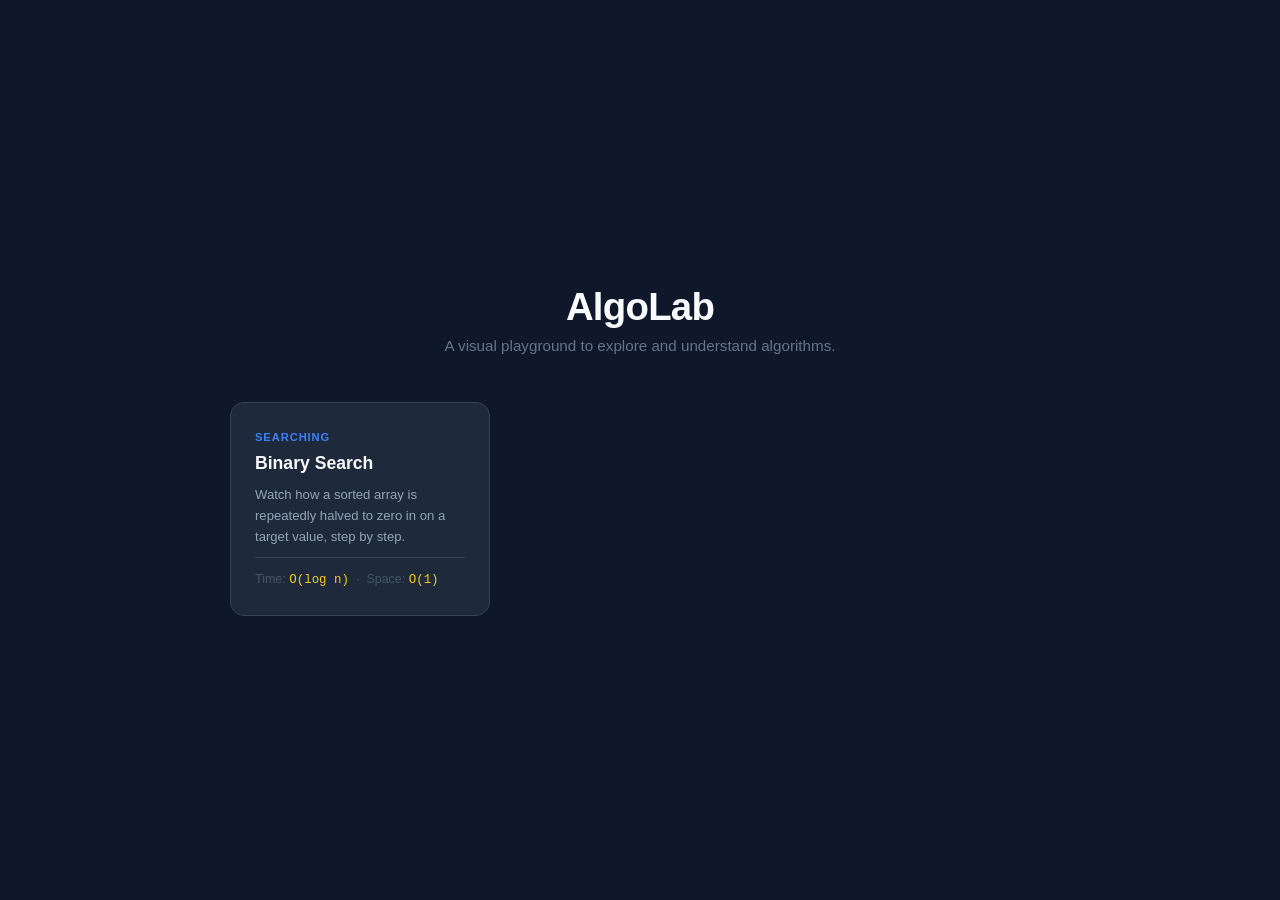
==== index.html @ 9ea4e727 "Add index.html landing page for GitHub Pages GitHub Pages serves index.html by default. Creates a da" ====
<!DOCTYPE html>
<html lang="en">
<head>
  <meta charset="UTF-8" />
  <meta name="viewport" content="width=device-width, initial-scale=1.0" />
  <title>AlgoLab</title>
  <style>
    * { box-sizing: border-box; margin: 0; padding: 0; }

    body {
      font-family: 'Segoe UI', sans-serif;
      background: #0f172a;
      color: #e2e8f0;
      min-height: 100vh;
      display: flex;
      flex-direction: column;
      align-items: center;
      justify-content: center;
      padding: 24px;
    }

    header {
      text-align: center;
      margin-bottom: 48px;
    }

    header h1 {
      font-size: 2.4rem;
      font-weight: 800;
      color: #f8fafc;
      letter-spacing: -0.02em;
    }

    header p {
      font-size: 0.95rem;
      color: #64748b;
      margin-top: 8px;
    }

    .grid {
      display: grid;
      grid-template-columns: repeat(auto-fill, minmax(240px, 1fr));
      gap: 20px;
      width: 100%;
      max-width: 820px;
    }

    .algo-card {
      background: #1e293b;
      border-radius: 14px;
      padding: 28px 24px;
      border: 1px solid #334155;
      text-decoration: none;
      color: inherit;
      transition: border-color 0.2s, transform 0.15s, box-shadow 0.2s;
      display: flex;
      flex-direction: column;
      gap: 10px;
    }

    .algo-card:hover {
      border-color: #3b82f6;
      transform: translateY(-3px);
      box-shadow: 0 12px 32px rgba(0, 0, 0, 0.4);
    }

    .algo-card .tag {
      font-size: 0.7rem;
      font-weight: 700;
      letter-spacing: 0.08em;
      text-transform: uppercase;
      color: #3b82f6;
    }

    .algo-card h2 {
      font-size: 1.1rem;
      font-weight: 700;
      color: #f8fafc;
    }

    .algo-card p {
      font-size: 0.82rem;
      color: #94a3b8;
      line-height: 1.6;
    }

    .algo-card .complexity {
      margin-top: auto;
      padding-top: 14px;
      font-size: 0.78rem;
      color: #475569;
      border-top: 1px solid #334155;
    }

    .algo-card .complexity code {
      color: #facc15;
      font-family: 'Courier New', monospace;
    }
  </style>
</head>
<body>
  <header>
    <h1>AlgoLab</h1>
    <p>A visual playground to explore and understand algorithms.</p>
  </header>

  <div class="grid">
    <a href="binary-search.html" class="algo-card">
      <span class="tag">Searching</span>
      <h2>Binary Search</h2>
      <p>Watch how a sorted array is repeatedly halved to zero in on a target value, step by step.</p>
      <div class="complexity">Time: <code>O(log n)</code> &nbsp;·&nbsp; Space: <code>O(1)</code></div>
    </a>
  </div>
</body>
</html>
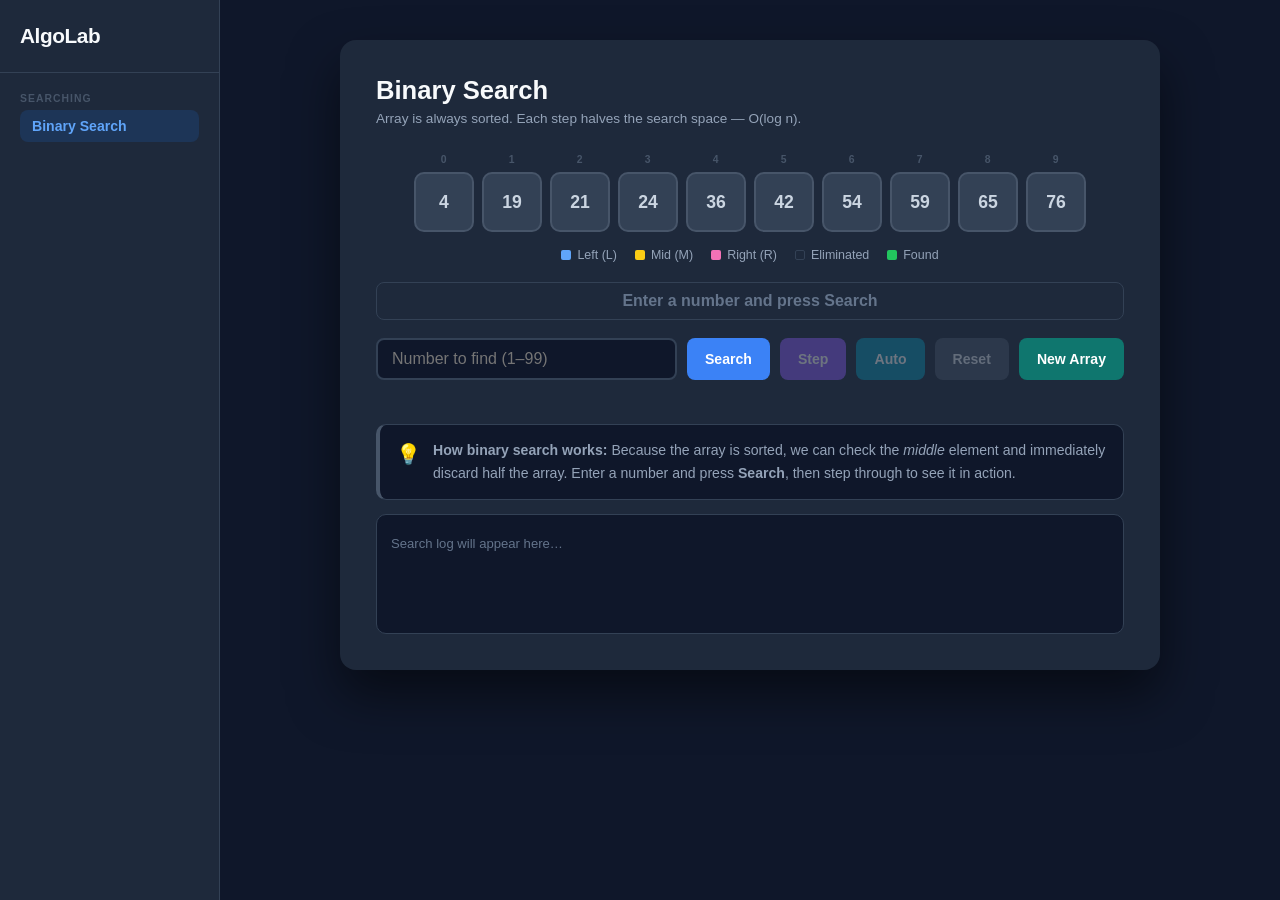
==== commit 5aa356cf: "Rebuild index as single-page app with algorithm sidebar Replaces the card-link landing page with a s" ====
--- a/index.html
+++ b/index.html
@@ -13,104 +13,503 @@
       color: #e2e8f0;
       min-height: 100vh;
       display: flex;
+    }
+
+    /* ── Sidebar ── */
+    .sidebar {
+      width: 220px;
+      min-height: 100vh;
+      background: #1e293b;
+      border-right: 1px solid #334155;
+      display: flex;
       flex-direction: column;
-      align-items: center;
-      justify-content: center;
-      padding: 24px;
-    }
-
-    header {
-      text-align: center;
-      margin-bottom: 48px;
-    }
-
-    header h1 {
-      font-size: 2.4rem;
+      padding: 24px 0;
+      flex-shrink: 0;
+    }
+
+    .logo {
+      font-size: 1.3rem;
       font-weight: 800;
       color: #f8fafc;
       letter-spacing: -0.02em;
-    }
-
-    header p {
-      font-size: 0.95rem;
-      color: #64748b;
-      margin-top: 8px;
-    }
-
-    .grid {
-      display: grid;
-      grid-template-columns: repeat(auto-fill, minmax(240px, 1fr));
-      gap: 20px;
+      padding: 0 20px 24px;
+      border-bottom: 1px solid #334155;
+    }
+
+    .nav-section {
+      padding: 20px 20px 4px;
+    }
+
+    .nav-category {
+      font-size: 0.65rem;
+      font-weight: 700;
+      letter-spacing: 0.1em;
+      text-transform: uppercase;
+      color: #475569;
+      margin-bottom: 6px;
+    }
+
+    .nav-link {
+      display: block;
+      padding: 8px 12px;
+      border-radius: 8px;
+      font-size: 0.88rem;
+      color: #94a3b8;
+      cursor: pointer;
+      transition: background 0.15s, color 0.15s;
+      user-select: none;
+    }
+
+    .nav-link:hover { background: #273549; color: #e2e8f0; }
+    .nav-link.active { background: #1d3557; color: #60a5fa; font-weight: 600; }
+
+    /* ── Main content ── */
+    .content {
+      flex: 1;
+      display: flex;
+      align-items: flex-start;
+      justify-content: center;
+      padding: 40px 24px;
+      overflow-y: auto;
+    }
+
+    .algo-view { display: none; width: 100%; max-width: 820px; }
+    .algo-view.active { display: block; }
+
+    /* ── Binary Search styles ── */
+    .card {
+      background: #1e293b;
+      border-radius: 16px;
+      padding: 36px;
       width: 100%;
-      max-width: 820px;
-    }
-
-    .algo-card {
-      background: #1e293b;
-      border-radius: 14px;
-      padding: 28px 24px;
+      box-shadow: 0 25px 50px rgba(0,0,0,0.5);
+    }
+
+    h1 { font-size: 1.6rem; font-weight: 700; color: #f8fafc; margin-bottom: 6px; }
+    .subtitle { font-size: 0.85rem; color: #94a3b8; margin-bottom: 28px; }
+
+    #array-row {
+      display: flex;
+      gap: 8px;
+      justify-content: center;
+      margin-bottom: 16px;
+      flex-wrap: wrap;
+    }
+
+    .cell-wrap { display: flex; flex-direction: column; align-items: center; gap: 4px; }
+
+    .cell {
+      width: 60px; height: 60px;
+      border-radius: 10px;
+      display: flex; align-items: center; justify-content: center;
+      font-size: 1.1rem; font-weight: 700;
+      border: 2px solid transparent;
+      transition: background 0.35s, border-color 0.35s, transform 0.25s, color 0.25s;
+    }
+
+    .cell.default    { background: #334155; border-color: #475569; color: #cbd5e1; }
+    .cell.eliminated { background: #1e293b; border-color: #2d3d50; color: #3d5068; }
+    .cell.active     { background: #1e3a5f; border-color: #3b82f6; color: #93c5fd; }
+    .cell.mid        { background: #1e3a5f; border-color: #facc15; color: #fde68a; transform: scale(1.13); }
+    .cell.found      { background: #14532d; border-color: #22c55e; color: #86efac; transform: scale(1.16); }
+    .cell.notfound   { background: #3f0f0f; border-color: #ef4444; color: #fca5a5; }
+
+    .cell-label { font-size: 0.65rem; font-weight: 700; letter-spacing: 0.06em; height: 14px; }
+    .lbl-L { color: #60a5fa; }
+    .lbl-M { color: #facc15; }
+    .lbl-R { color: #f472b6; }
+    .lbl-i { color: #475569; }
+
+    .legend {
+      display: flex; justify-content: center; gap: 18px;
+      margin-bottom: 20px; flex-wrap: wrap;
+    }
+    .legend-item { display: flex; align-items: center; gap: 6px; font-size: 0.78rem; color: #94a3b8; }
+    .ldot { width: 10px; height: 10px; border-radius: 2px; flex-shrink: 0; }
+
+    #status {
+      text-align: center; font-size: 1rem; font-weight: 600;
+      padding: 9px; border-radius: 8px; margin-bottom: 18px;
+      transition: background 0.3s, color 0.3s;
+    }
+    #status.idle    { background: #1e293b; color: #64748b; border: 1px solid #334155; }
+    #status.running { background: #1e3a5f; color: #93c5fd; border: 1px solid #3b82f6; }
+    #status.success { background: #14532d; color: #4ade80; border: 1px solid #22c55e; }
+    #status.fail    { background: #3f0f0f; color: #f87171; border: 1px solid #ef4444; }
+
+    .controls { display: flex; gap: 10px; margin-bottom: 18px; flex-wrap: wrap; }
+
+    input[type="number"] {
+      flex: 1; min-width: 120px;
+      padding: 10px 14px;
+      border-radius: 8px; border: 2px solid #334155;
+      background: #0f172a; color: #f8fafc;
+      font-size: 1rem; outline: none;
+      transition: border-color 0.2s;
+    }
+    input[type="number"]:focus { border-color: #3b82f6; }
+
+    button {
+      padding: 10px 18px; border-radius: 8px; border: none;
+      font-size: 0.88rem; font-weight: 600; cursor: pointer;
+      transition: opacity 0.2s, transform 0.1s;
+    }
+    button:active:not(:disabled) { transform: scale(0.96); }
+    button:disabled { opacity: 0.35; cursor: not-allowed; }
+
+    #btn-search { background: #3b82f6; color: #fff; }
+    #btn-step   { background: #8b5cf6; color: #fff; }
+    #btn-auto   { background: #0891b2; color: #fff; }
+    #btn-reset  { background: #475569; color: #e2e8f0; }
+    #btn-new    { background: #0f766e; color: #fff; }
+
+    #step-counter { text-align: center; font-size: 0.8rem; color: #64748b; margin-bottom: 8px; min-height: 18px; }
+
+    #guide {
+      display: flex;
+      gap: 12px;
+      align-items: flex-start;
+      background: #0f172a;
       border: 1px solid #334155;
-      text-decoration: none;
-      color: inherit;
-      transition: border-color 0.2s, transform 0.15s, box-shadow 0.2s;
-      display: flex;
-      flex-direction: column;
-      gap: 10px;
-    }
-
-    .algo-card:hover {
-      border-color: #3b82f6;
-      transform: translateY(-3px);
-      box-shadow: 0 12px 32px rgba(0, 0, 0, 0.4);
-    }
-
-    .algo-card .tag {
-      font-size: 0.7rem;
-      font-weight: 700;
-      letter-spacing: 0.08em;
-      text-transform: uppercase;
-      color: #3b82f6;
-    }
-
-    .algo-card h2 {
-      font-size: 1.1rem;
-      font-weight: 700;
-      color: #f8fafc;
-    }
-
-    .algo-card p {
-      font-size: 0.82rem;
-      color: #94a3b8;
-      line-height: 1.6;
-    }
-
-    .algo-card .complexity {
-      margin-top: auto;
-      padding-top: 14px;
-      font-size: 0.78rem;
-      color: #475569;
-      border-top: 1px solid #334155;
-    }
-
-    .algo-card .complexity code {
-      color: #facc15;
-      font-family: 'Courier New', monospace;
+      border-left: 4px solid #475569;
+      border-radius: 10px;
+      padding: 14px 16px;
+      margin-bottom: 14px;
+      transition: border-color 0.3s, background 0.3s;
+      min-height: 64px;
+    }
+    #guide.ready   { border-left-color: #3b82f6; background: #0d1f35; }
+    #guide.running { border-left-color: #8b5cf6; background: #130f23; }
+    #guide.success { border-left-color: #22c55e; background: #071c10; }
+    #guide.fail    { border-left-color: #ef4444; background: #1c0707; }
+
+    .guide-icon { font-size: 1.25rem; flex-shrink: 0; line-height: 1.5; }
+    .guide-text { font-size: 0.88rem; color: #94a3b8; line-height: 1.65; }
+    #guide.ready   .guide-text { color: #93c5fd; }
+    #guide.running .guide-text { color: #c4b5fd; }
+    #guide.success .guide-text { color: #86efac; }
+    #guide.fail    .guide-text { color: #fca5a5; }
+    .guide-text strong { font-weight: 700; }
+    .guide-text em     { font-style: italic; }
+
+    #log {
+      background: #0f172a; border-radius: 10px; padding: 14px;
+      min-height: 120px; max-height: 210px; overflow-y: auto;
+      border: 1px solid #334155;
+    }
+    .log-line { padding: 5px 0; border-bottom: 1px solid #1e293b; font-size: 0.82rem; color: #64748b; line-height: 1.5; }
+    .log-line:last-child { border-bottom: none; }
+    .log-line.hl      { color: #cbd5e1; }
+    .log-line.success { color: #4ade80; font-weight: 600; }
+    .log-line.fail    { color: #f87171; font-weight: 600; }
+
+    /* ── Responsive ── */
+    @media (max-width: 600px) {
+      .sidebar { width: 160px; }
+      .content { padding: 20px 12px; }
+      .card { padding: 20px; }
     }
   </style>
 </head>
 <body>
-  <header>
-    <h1>AlgoLab</h1>
-    <p>A visual playground to explore and understand algorithms.</p>
-  </header>
-
-  <div class="grid">
-    <a href="binary-search.html" class="algo-card">
-      <span class="tag">Searching</span>
-      <h2>Binary Search</h2>
-      <p>Watch how a sorted array is repeatedly halved to zero in on a target value, step by step.</p>
-      <div class="complexity">Time: <code>O(log n)</code> &nbsp;·&nbsp; Space: <code>O(1)</code></div>
-    </a>
+
+<aside class="sidebar">
+  <div class="logo">AlgoLab</div>
+
+  <div class="nav-section">
+    <div class="nav-category">Searching</div>
+    <div class="nav-link active" data-view="binary-search">Binary Search</div>
   </div>
+</aside>
+
+<main class="content">
+
+  <!-- Binary Search -->
+  <div id="binary-search" class="algo-view active">
+    <div class="card">
+      <h1>Binary Search</h1>
+      <p class="subtitle">Array is always sorted. Each step halves the search space — O(log n).</p>
+
+      <div id="array-row"></div>
+
+      <div class="legend">
+        <div class="legend-item"><div class="ldot" style="background:#60a5fa"></div>Left (L)</div>
+        <div class="legend-item"><div class="ldot" style="background:#facc15"></div>Mid (M)</div>
+        <div class="legend-item"><div class="ldot" style="background:#f472b6"></div>Right (R)</div>
+        <div class="legend-item"><div class="ldot" style="background:#1e293b;border:1px solid #334155"></div>Eliminated</div>
+        <div class="legend-item"><div class="ldot" style="background:#22c55e"></div>Found</div>
+      </div>
+
+      <div id="status" class="idle">Enter a number and press Search</div>
+
+      <div class="controls">
+        <input type="number" id="inp" placeholder="Number to find (1–99)" min="1" max="99" />
+        <button id="btn-search">Search</button>
+        <button id="btn-step"  disabled>Step</button>
+        <button id="btn-auto"  disabled>Auto</button>
+        <button id="btn-reset" disabled>Reset</button>
+        <button id="btn-new">New Array</button>
+      </div>
+
+      <div id="step-counter"></div>
+
+      <div id="guide">
+        <div class="guide-icon">💡</div>
+        <div class="guide-text">
+          <strong>How binary search works:</strong> Because the array is sorted, we can check the
+          <em>middle</em> element and immediately discard half the array. Enter a number and press
+          <strong>Search</strong>, then step through to see it in action.
+        </div>
+      </div>
+
+      <div id="log"><div class="log-line">Search log will appear here…</div></div>
+    </div>
+  </div>
+
+</main>
+
+<script>
+  /* ── Navigation ── */
+  document.querySelectorAll('.nav-link').forEach(link => {
+    link.addEventListener('click', () => {
+      document.querySelectorAll('.nav-link').forEach(l => l.classList.remove('active'));
+      document.querySelectorAll('.algo-view').forEach(v => v.classList.remove('active'));
+      link.classList.add('active');
+      document.getElementById(link.dataset.view).classList.add('active');
+    });
+  });
+
+  /* ── Binary Search ── */
+  let arr = [], steps = [], stepIdx = -1, done = false, notFound = false, autoTimer = null;
+
+  const arrayRow    = document.getElementById('array-row');
+  const statusEl    = document.getElementById('status');
+  const logEl       = document.getElementById('log');
+  const stepCounter = document.getElementById('step-counter');
+  const inp         = document.getElementById('inp');
+  const btnSearch   = document.getElementById('btn-search');
+  const btnStep     = document.getElementById('btn-step');
+  const btnAuto     = document.getElementById('btn-auto');
+  const btnReset    = document.getElementById('btn-reset');
+  const btnNew      = document.getElementById('btn-new');
+  const guideEl     = document.getElementById('guide');
+
+  function genArray() {
+    const s = new Set();
+    while (s.size < 10) s.add(Math.floor(Math.random() * 99) + 1);
+    return [...s].sort((a, b) => a - b);
+  }
+
+  function buildSteps(a, t) {
+    const out = [];
+    let lo = 0, hi = a.length - 1;
+    while (lo <= hi) {
+      const mid = Math.floor((lo + hi) / 2);
+      out.push({ lo, hi, mid, found: a[mid] === t });
+      if (a[mid] === t) break;
+      else if (a[mid] < t) lo = mid + 1;
+      else hi = mid - 1;
+    }
+    return out;
+  }
+
+  function renderArray() {
+    arrayRow.innerHTML = '';
+    const s = (stepIdx >= 0 && stepIdx < steps.length) ? steps[stepIdx] : null;
+    arr.forEach((val, i) => {
+      const wrap = document.createElement('div');
+      wrap.className = 'cell-wrap';
+
+      const lbl = document.createElement('div');
+      lbl.className = 'cell-label';
+      if (s) {
+        const tags = [];
+        if (i === s.lo && i === s.hi)       tags.push('<span class="lbl-M">L·M·R</span>');
+        else if (i === s.lo && i === s.mid) tags.push('<span class="lbl-M">L·M</span>');
+        else if (i === s.hi && i === s.mid) tags.push('<span class="lbl-M">M·R</span>');
+        else {
+          if (i === s.lo)  tags.push('<span class="lbl-L">L</span>');
+          if (i === s.mid) tags.push('<span class="lbl-M">M</span>');
+          if (i === s.hi)  tags.push('<span class="lbl-R">R</span>');
+        }
+        lbl.innerHTML = tags.length ? tags.join(' ') : `<span class="lbl-i">${i}</span>`;
+      } else {
+        lbl.innerHTML = `<span class="lbl-i">${i}</span>`;
+      }
+
+      const cell = document.createElement('div');
+      let cls = 'default';
+      if (s) {
+        if (done && notFound)                    cls = 'notfound';
+        else if (done && s.found && i === s.mid) cls = 'found';
+        else if (i === s.mid)                    cls = 'mid';
+        else if (i >= s.lo && i <= s.hi)         cls = 'active';
+        else                                     cls = 'eliminated';
+      }
+      cell.className = `cell ${cls}`;
+      cell.textContent = val;
+
+      wrap.appendChild(lbl);
+      wrap.appendChild(cell);
+      arrayRow.appendChild(wrap);
+    });
+  }
+
+  function appendLog(msg, type = '') {
+    if (logEl.querySelector('.log-line')?.textContent === 'Search log will appear here…') {
+      logEl.innerHTML = '';
+    }
+    const d = document.createElement('div');
+    d.className = `log-line ${type}`;
+    d.textContent = msg;
+    logEl.appendChild(d);
+    logEl.scrollTop = logEl.scrollHeight;
+  }
+
+  function setGuide(html, type = '') {
+    guideEl.className = type;
+    guideEl.querySelector('.guide-text').innerHTML = html;
+  }
+
+  function guideForStep(s, t, isLast) {
+    const { mid, lo, hi } = s;
+    const midVal = arr[mid];
+    const rangeSize = hi - lo + 1;
+    const formula = `mid = ⌊(${lo} + ${hi}) / 2⌋ = <strong>${mid}</strong>`;
+
+    if (s.found) {
+      return [
+        `<strong>🎉 Found it!</strong> ${formula}. arr[${mid}] = <strong>${midVal}</strong> matches the target <strong>${t}</strong>. ` +
+        `Binary search found the value in <strong>${stepIdx + 1} step${stepIdx ? 's' : ''}</strong> — a brute-force scan could have taken up to <strong>${arr.length}</strong>.`,
+        'success'
+      ];
+    }
+
+    if (isLast) {
+      return [
+        `<strong>❌ Not found.</strong> The left pointer (${lo}) has crossed the right pointer (${hi}), ` +
+        `meaning there is no space left to search. <strong>${t}</strong> does not exist in this array.`,
+        'fail'
+      ];
+    }
+
+    const cmp = midVal < t
+      ? `arr[${mid}] = <strong>${midVal}</strong> &lt; <strong>${t}</strong> — the target is <em>larger</em>, so we discard the left half and move <span class="lbl-L">L</span> to index ${mid + 1}.`
+      : `arr[${mid}] = <strong>${midVal}</strong> &gt; <strong>${t}</strong> — the target is <em>smaller</em>, so we discard the right half and move <span class="lbl-R">R</span> to index ${mid - 1}.`;
+
+    return [
+      `<strong>Step ${stepIdx + 1}:</strong> Search window is indices ${lo}–${hi} (${rangeSize} element${rangeSize > 1 ? 's' : ''}). ${formula}. We inspect <strong>arr[${mid}] = ${midVal}</strong>. ${cmp}`,
+      'running'
+    ];
+  }
+
+  function setStatus(text, cls) { statusEl.textContent = text; statusEl.className = cls; }
+
+  function updateButtons() {
+    const isRunning = !!autoTimer;
+    btnStep.disabled  = !steps.length || done || isRunning;
+    btnAuto.disabled  = !steps.length || (done && !isRunning);
+    btnReset.disabled = !steps.length;
+    btnAuto.textContent = isRunning ? 'Pause' : 'Auto';
+  }
+
+  function updateCounter() {
+    stepCounter.textContent = steps.length
+      ? `Step ${stepIdx === -1 ? 0 : stepIdx + 1} / ${steps.length}`
+      : '';
+  }
+
+  function startSearch() {
+    const t = parseInt(inp.value, 10);
+    if (isNaN(t)) return;
+    stopAuto();
+    steps = buildSteps(arr, t);
+    stepIdx = -1; done = false; notFound = false;
+    logEl.innerHTML = '';
+    appendLog(`Searching for ${t} in [ ${arr.join(', ')} ]`, 'hl');
+    setStatus('Ready — press Step or Auto to begin', 'idle');
+    setGuide(
+      `We want to find <strong>${t}</strong> in a sorted array of ${arr.length} elements. ` +
+      `We'll start with <span class="lbl-L">L</span> = 0 and <span class="lbl-R">R</span> = ${arr.length - 1}, ` +
+      `then repeatedly halve the search window. Press <strong>Step</strong> to begin.`,
+      'ready'
+    );
+    renderArray(); updateCounter(); updateButtons();
+  }
+
+  function advance() {
+    if (stepIdx + 1 >= steps.length) return;
+    stepIdx++;
+    const s = steps[stepIdx];
+    const t = parseInt(inp.value, 10);
+    const isLast = stepIdx === steps.length - 1;
+
+    appendLog(`Step ${stepIdx + 1}: lo=${s.lo}  hi=${s.hi}  mid=${s.mid}  →  arr[${s.mid}] = ${arr[s.mid]}`, 'hl');
+    const [guideHtml, guideType] = guideForStep(s, t, isLast && !s.found);
+
+    if (s.found) {
+      appendLog(`✓ Found ${arr[s.mid]} at index ${s.mid}!`, 'success');
+      setStatus(`Found ${arr[s.mid]} at index ${s.mid}!`, 'success');
+      done = true;
+    } else if (isLast) {
+      appendLog(`✗ ${t} is not in the array.`, 'fail');
+      setStatus(`${t} is not in the array`, 'fail');
+      done = true; notFound = true;
+    } else {
+      appendLog(arr[s.mid] < t
+        ? `  arr[${s.mid}]=${arr[s.mid]} < ${t} → move left pointer right`
+        : `  arr[${s.mid}]=${arr[s.mid]} > ${t} → move right pointer left`
+      );
+      setStatus(`Step ${stepIdx + 1} of ${steps.length}`, 'running');
+    }
+
+    setGuide(guideHtml, guideType);
+    renderArray(); updateCounter(); updateButtons();
+  }
+
+  function stopAuto() {
+    if (autoTimer) { clearInterval(autoTimer); autoTimer = null; }
+    updateButtons();
+  }
+
+  function toggleAuto() {
+    if (autoTimer) { stopAuto(); return; }
+    if (!steps.length || done) return;
+    autoTimer = setInterval(() => {
+      if (done || stepIdx + 1 >= steps.length) { stopAuto(); return; }
+      advance();
+      if (done) stopAuto();
+    }, 800);
+    updateButtons();
+  }
+
+  function reset() {
+    stopAuto();
+    steps = []; stepIdx = -1; done = false; notFound = false;
+    logEl.innerHTML = '<div class="log-line">Search log will appear here…</div>';
+    setStatus('Enter a number and press Search', 'idle');
+    setGuide(
+      '<strong>How binary search works:</strong> Because the array is sorted, we can check the ' +
+      '<em>middle</em> element and immediately discard half the array. Enter a number and press ' +
+      '<strong>Search</strong>, then step through to see it in action.',
+      ''
+    );
+    renderArray(); updateCounter(); updateButtons();
+  }
+
+  function newArray() { reset(); inp.value = ''; arr = genArray(); renderArray(); }
+
+  btnSearch.addEventListener('click', startSearch);
+  btnStep.addEventListener('click', advance);
+  btnAuto.addEventListener('click', toggleAuto);
+  btnReset.addEventListener('click', reset);
+  btnNew.addEventListener('click', newArray);
+  inp.addEventListener('keydown', e => { if (e.key === 'Enter') startSearch(); });
+  inp.addEventListener('input', () => { if (steps.length) reset(); });
+
+  arr = genArray();
+  renderArray();
+  updateButtons();
+</script>
 </body>
 </html>
